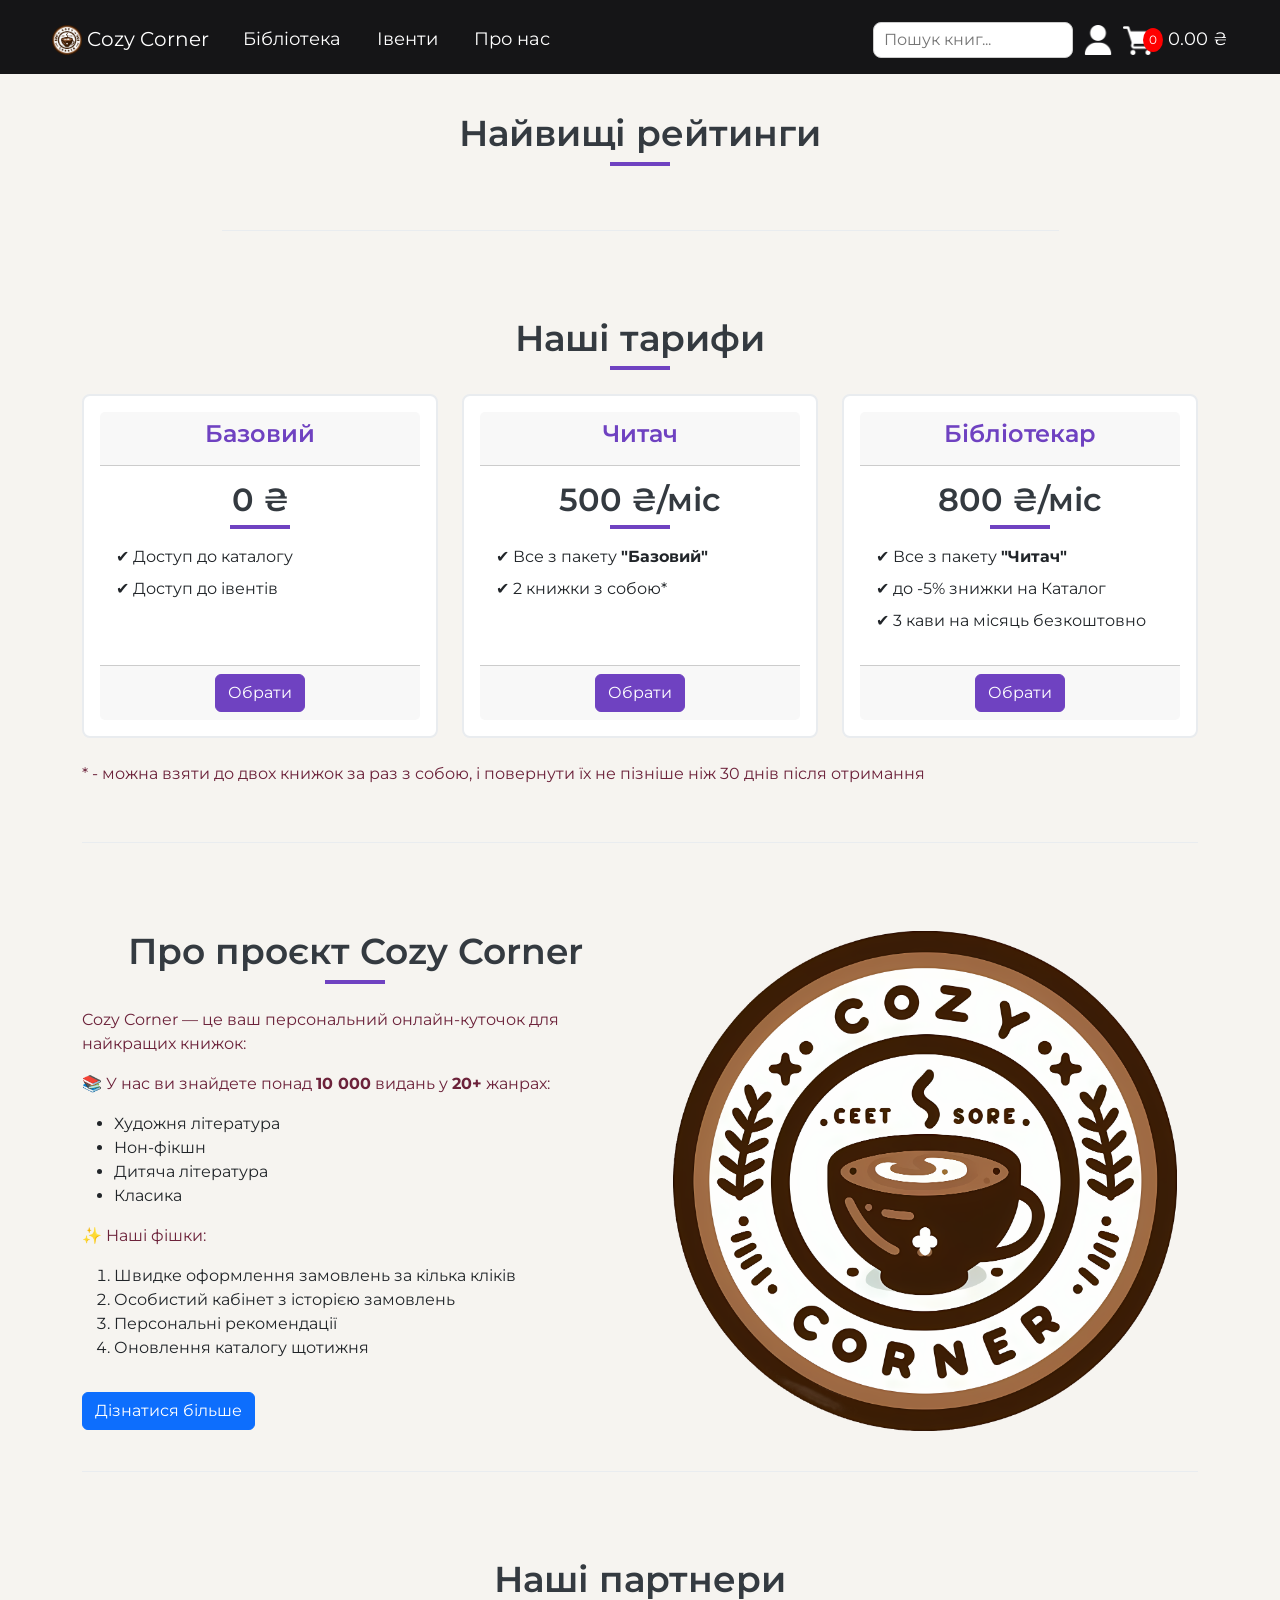
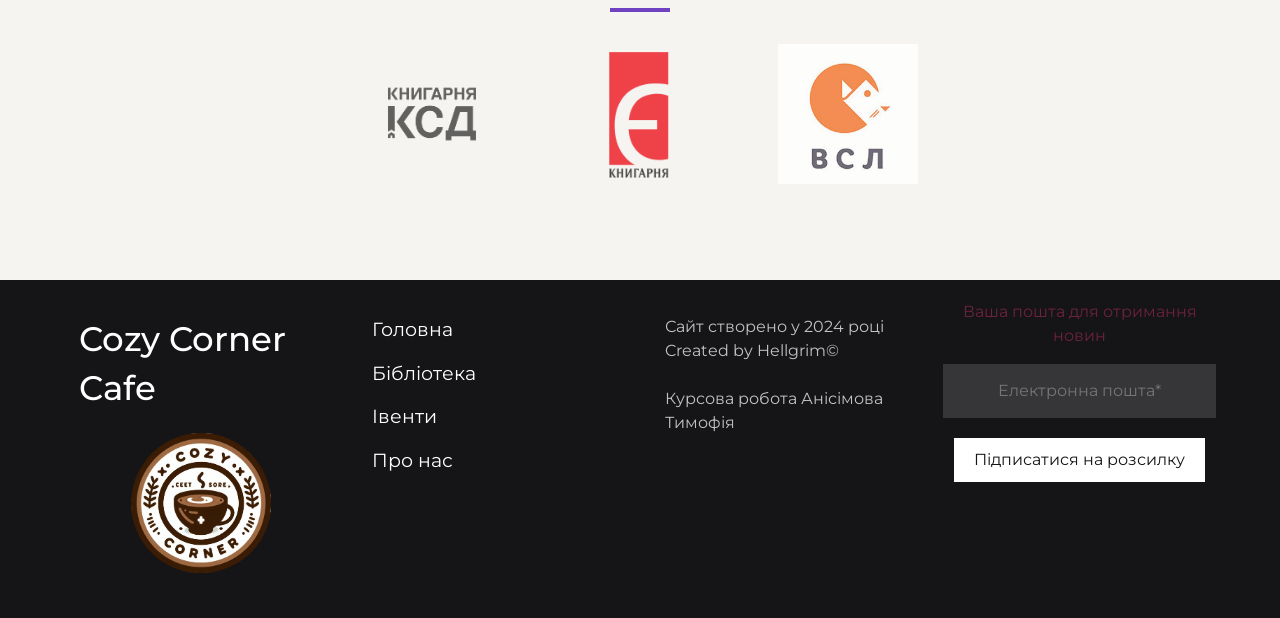
==== home/index.html @ 0a5129f2 "Adding files to project" ====
<!DOCTYPE html>
<html lang="en">
<head>
    <meta charset="UTF-8">
    <meta http-equiv="X-UA-Compatible" content="IE=edge">
    <meta name="viewport" content="width=device-width, initial-scale=1.0">
    <link rel="icon" 
     type="image/png"
     href="../img/cozy_corner_logo_circl-loading.png">
    <title>Головна - Cozy Corner</title>
    <link href="https://cdn.jsdelivr.net/npm/bootstrap@5.1.3/dist/css/bootstrap.min.css" rel="stylesheet" integrity="sha384-1BmE4kWBq78iYhFldvKuhfTAU6auU8tT94WrHftjDbrCEXSU1oBoqyl2QvZ6jIW3" crossorigin="anonymous">
    <link rel="stylesheet" type="text/css" href="/home/home.css">
    <style>
        #loading-screen {
            position: fixed;
            inset: 0;
            background: white;
            display: flex;
            align-items: center;
            justify-content: center;
            z-index: 9999;
        
            /* початковий «виріз» покриває весь екран */
            clip-path: circle(150% at 50% 50%);
            -webkit-clip-path: circle(150% at 50% 50%);
            transition: clip-path 1s ease-out, -webkit-clip-path 1s ease-out;
        }
        
        /* 2) Поставили клас → «виріз» звузився до центру */
        #loading-screen.shrink {
            clip-path: circle(0 at 50% 50%);
            -webkit-clip-path: circle(0 at 50% 50%);
        }
        
        /* Логотип обертається в процесі завантаження */
        .loading-logo img {
            width: 150px;
            animation: spin 1.5s linear infinite;
            transition: transform 0.5s ease-in-out, opacity 0.5s ease-in-out;
        }
        
        /* 3) Коли додаємо цей клас — картинка звузиться і згасне */
        .loading-logo img.shrink-logo {
            transform: scale(0);
            opacity: 0;
        }
        
        /* Ключові кадри обертання */
        @keyframes spin {
            to { transform: rotate(360deg); }
        }
    </style>
</head>

<body>
    <div id="loading-screen">
        <div class="loading-logo">
            <img src="/img/cozy_corner_logo_circl-loading.png" alt="Logo" id="loading-logo">
        </div>
    </div>
    
    <header style="position: sticky; top: 0; z-index: 1030;">
        <div id="headerDiv"></div>
    </header>
    
    <main>
        <section class="mb-5 recent-books">
            <h2 class="mb-4">Нещодавно переглядали</h2>
            <div class="books-container" id="recentlyViewedSection"></div>
        </section>

        <div class="container" id="homeContent">
        </div>

        <div class="offcanvas offcanvas-bottom" tabindex="-1" id="offcanvasBottom" aria-labelledby="offcanvasBottomLabel">
            <div class="offcanvas-header">
                <h5 class="offcanvas-title" id="offcanvasBottomLabel">Опис</h5>
                <button type="button" class="btn-close" data-bs-dismiss="offcanvas" aria-label="Close"></button>
            </div>
            <div class="offcanvas-body small">
            </div>
        </div>

        <div class="modal fail-login-register fade" id="failModal" aria-labelledby="failModalLabel">
            <div class="modal-dialog modal-dialog-centered">
                <div class="modal-content">
                    <div class="modal-header">
                        <h1 class="modal-title fs-5" id="failModalLabel">Login failed</h1>
                        <button type="button" class="btn-close" data-bs-dismiss="modal" aria-label="Close"></button>
                    </div>
                    <div class="modal-body">
                    </div>
                    <div class="modal-footer">
                        <button type="button" class="btn btn-secondary" data-bs-dismiss="modal">Close</button>
                    </div>
                </div>
            </div>
        </div>
    </main>

    <footer> 
        <div id="footerDiv"></div>
    </footer>

    <div id="loginModalContainer" style="display: none;"></div>
    <script src="/js/lazy-loader.js" defer></script>
    <script src="https://cdn.jsdelivr.net/npm/bootstrap@5.1.3/dist/js/bootstrap.bundle.min.js" integrity="sha384-ka7Sk0Gln4gmtz2MlQnikT1wXgYsOg+OMhuP+IlRH9sENBO0LRn5q+8nbTov4+1p" crossorigin="anonymous"></script>
</body>
</html>
---- home/home.css ----
@import url('https://fonts.googleapis.com/css2?family=Montserrat:ital,wght@0,100..900;1,100..900&display=swap');


/* Загальні налаштування для всіх секцій */
#homeContent section {
    padding-top: 2.5rem;
    padding-bottom: 2.5rem;
    border-bottom: 1px solid #e9ecef;
  }
  
  #homeContent section:last-child {
    border-bottom: none;
  }
  
  /* Стилі для заголовків секцій */
  #homeContent h2 {
    font-family: 'Montserrat', sans-serif;
    font-size: 36px;
    font-weight: 600;
    color: #343a40;
    margin-bottom: 1.5rem;
    position: relative;
    text-align: center;
  }
  
  #homeContent h2::after {
    content: '';
    display: block;
    width: 60px;
    height: 4px;
    background-color: #6f42c1;
    margin: 0.5rem auto 0;
  }
  
  /* Секція "Нещодавно переглянуті" */
  #recentlyViewedSection {
    display: flex;
    flex-wrap: wrap;
  }
  
  #recentlyViewedSection .recently-viewed-item {
    flex: 1 1 calc(20% - 1.25rem);
    max-width: calc(20% - 1.25rem);
    cursor: pointer;
    text-align: center;
    transition: transform 0.2s, box-shadow 0.2s;
  }
  
  #recentlyViewedSection .recently-viewed-item img {
    width: 100%;
    height: auto;
    border-radius: 4px;
  }
  
  #recentlyViewedSection .recently-viewed-item h5 {
    margin-top: 0.5rem;
    font-size: 1rem;
    font-weight: 500;
  }
  
  #recentlyViewedSection .recently-viewed-item p {
    color: #6c757d;
    font-size: 0.875rem;
  }
  
  #recentlyViewedSection .recently-viewed-item:hover {
    transform: translateY(-4px);
    box-shadow: 0 4px 12px rgba(0,0,0,0.1);
  }
  
  /* Секція "Найвищі рейтинги" і "Рекомендації" */
  #topRatedSection .card,
  #recommendationsSection .card {
    border: none;
    border-radius: 8px;
    overflow: hidden;
    transition: transform 0.2s, box-shadow 0.2s;
  }
  
  #topRatedSection .card:hover,
  #recommendationsSection .card:hover {
    transform: translateY(-6px);
    box-shadow: 0 6px 18px rgba(0,0,0,0.1);
  }
  
  #topRatedSection .card-img-top,
  #recommendationsSection .card-img-top {
    object-fit: cover;
    height: 400px;
  }
  
  /* Секція "Наші тарифи" */
  #plansSection .card {
    border: 2px solid #e9ecef;
    border-radius: 8px;
    transition: border-color 0.2s, transform 0.2s;
  }
  
  #plansSection .card:hover {
    border-color: #6f42c1;
    transform: translateY(-4px);
  }
  
  #plansSection .card-header h4 {
    font-weight: 600;
    color: #6f42c1;
  }
  
  #plansSection .card-title {
    font-size: 2rem;
    margin-bottom: 0.5rem;
  }
  
  #plansSection ul {
    margin-top: 1rem;
    text-align: left;
  }
  
  #plansSection ul li {
    margin-bottom: 0.5rem;
  }
  
  /* Кнопка вибору плану */
  #plansSection .btn-primary {
    background-color: #6f42c1;
    border-color: #6f42c1;
  }
  
  #plansSection .btn-primary:hover {
    background-color: #59359c;
    border-color: #59359c;
  }
  
  /* Секція "Наші партнери" */
  #partnersSection {
    gap: 1.5rem;
  }
  
  #partnersSection img {
    max-height: 140px;
    opacity: 0.8;
    transition: opacity 0.2s, transform 0.2s;
  }
  
  #partnersSection img:hover {
    opacity: 1;
    transform: scale(1.05);
  }
  
  /* Секція приватного режиму: статистика користувача */
  #userStatsSection .border {
    border-radius: 8px;
    background-color: #f8f9fa;
    transition: background-color 0.2s;
  }
  
  #userStatsSection .border:hover {
    background-color: #e9ecef;
  }
  
  #userStatsSection h3 {
    font-size: 1.75rem;
    color: #343a40;
  }
  
  #userStatsSection p {
    margin-bottom: 0;
    color: #6c757d;
  }
  
  /* Мобільна адаптація для recentlyViewedSection */
  @media (max-width: 768px) {
    #recentlyViewedSection .recently-viewed-item {
      flex: 1 1 calc(50% - 1.25rem);
      max-width: calc(50% - 1.25rem);
    }
  }
  


.high-ratings{
    margin: auto;
    max-width: 75%;
}
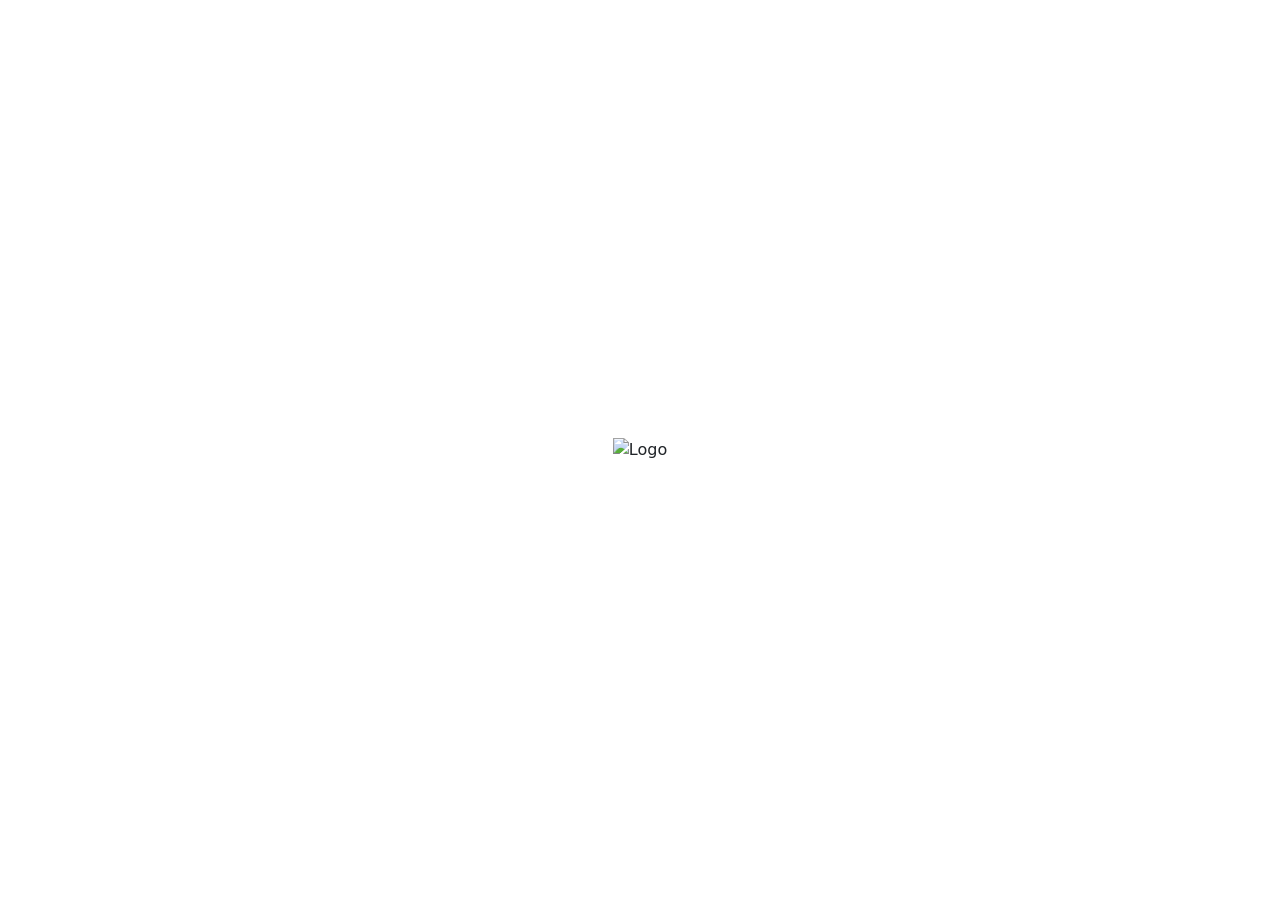
==== commit 39491100: "v0.1.13" ====
--- a/home/index.html
+++ b/home/index.html
@@ -6,10 +6,10 @@
     <meta name="viewport" content="width=device-width, initial-scale=1.0">
     <link rel="icon" 
      type="image/png"
-     href="../img/cozy_corner_logo_circl-loading.png">
+     href="/cozy_corner_demo/img/cozy_corner_logo_circl-loading.png">
     <title>Головна - Cozy Corner</title>
     <link href="https://cdn.jsdelivr.net/npm/bootstrap@5.1.3/dist/css/bootstrap.min.css" rel="stylesheet" integrity="sha384-1BmE4kWBq78iYhFldvKuhfTAU6auU8tT94WrHftjDbrCEXSU1oBoqyl2QvZ6jIW3" crossorigin="anonymous">
-    <link rel="stylesheet" type="text/css" href="/home/home.css">
+    <link rel="stylesheet" type="text/css" href="../home/home.css">
     <style>
         #loading-screen {
             position: fixed;
@@ -55,7 +55,7 @@
 <body>
     <div id="loading-screen">
         <div class="loading-logo">
-            <img src="/img/cozy_corner_logo_circl-loading.png" alt="Logo" id="loading-logo">
+            <img src="/cozy_corner_demo/img/cozy_corner_logo_circl-loading.png" alt="Logo" id="loading-logo">
         </div>
     </div>
     
@@ -103,7 +103,7 @@
     </footer>
 
     <div id="loginModalContainer" style="display: none;"></div>
-    <script src="/js/lazy-loader.js" defer></script>
+    <script src="/cozy_corner_demo/js/lazy-loader.js" defer></script>
     <script src="https://cdn.jsdelivr.net/npm/bootstrap@5.1.3/dist/js/bootstrap.bundle.min.js" integrity="sha384-ka7Sk0Gln4gmtz2MlQnikT1wXgYsOg+OMhuP+IlRH9sENBO0LRn5q+8nbTov4+1p" crossorigin="anonymous"></script>
 </body>
 </html>
